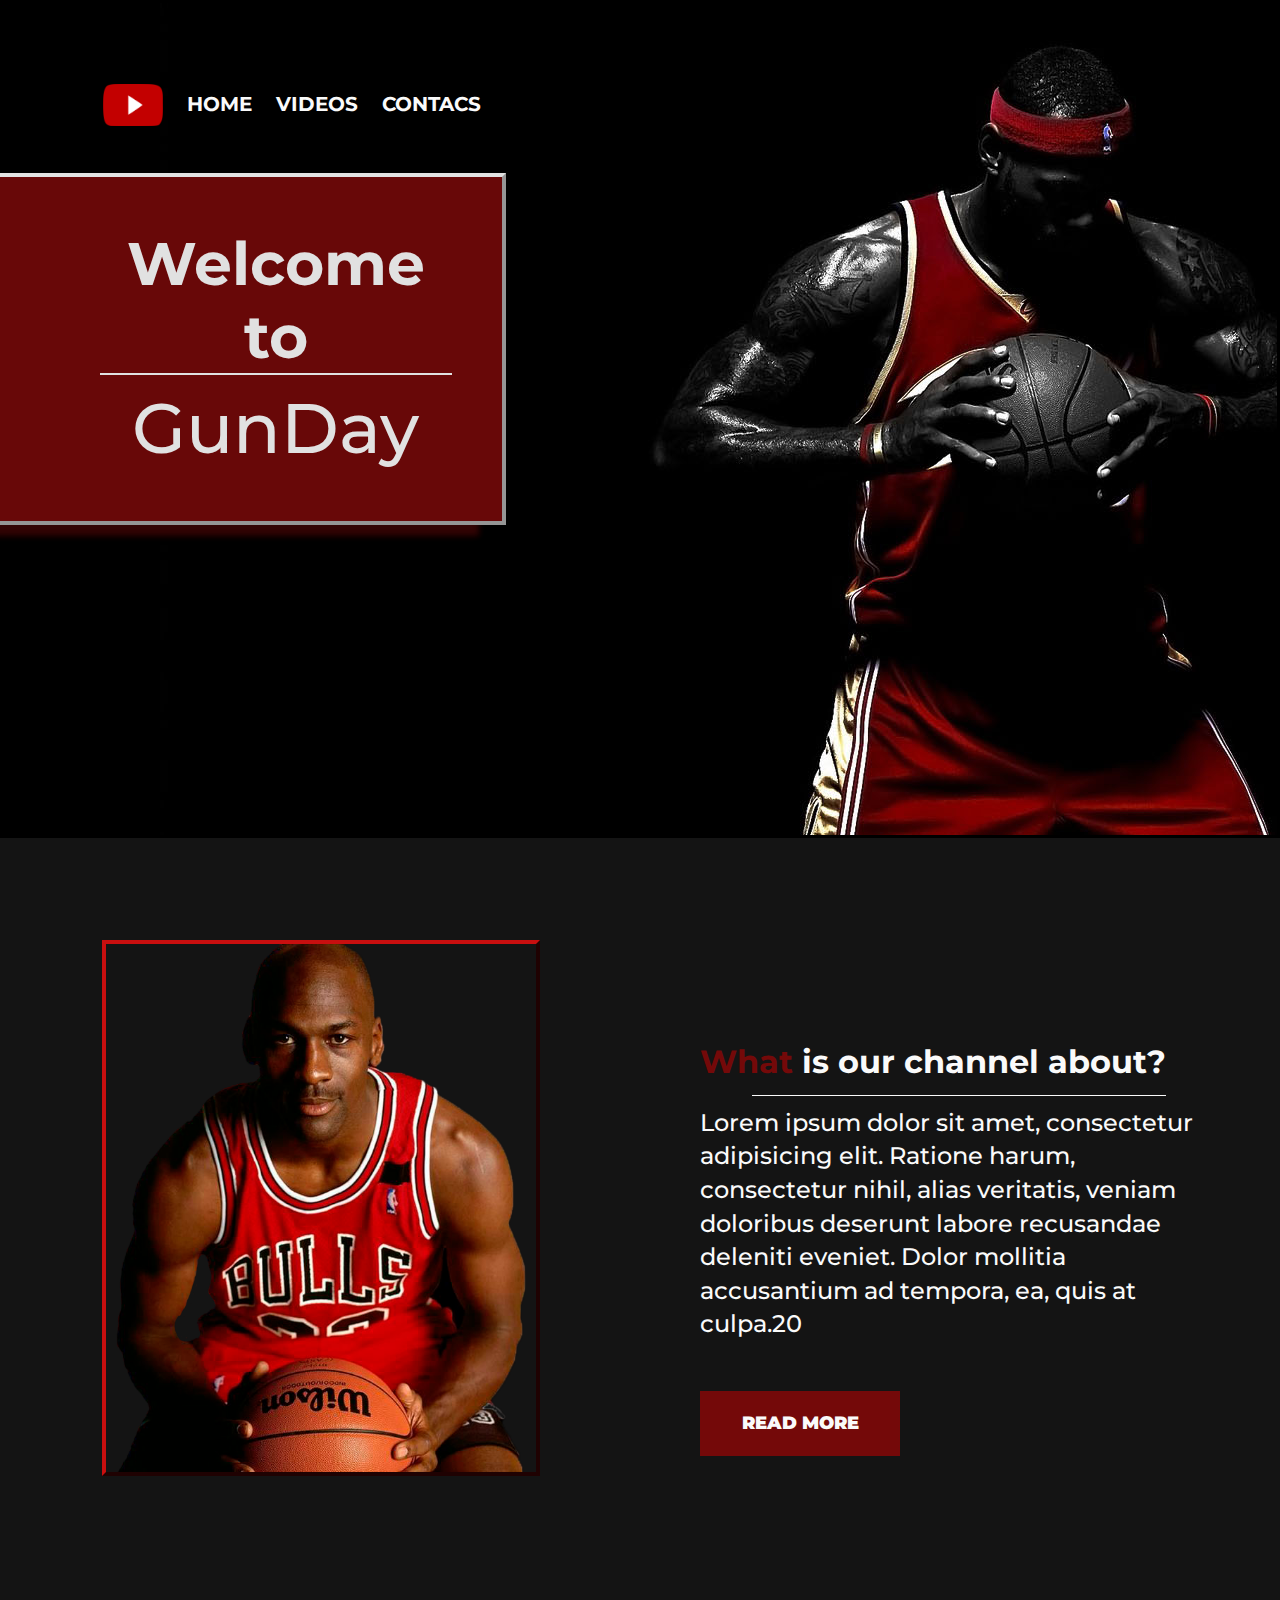
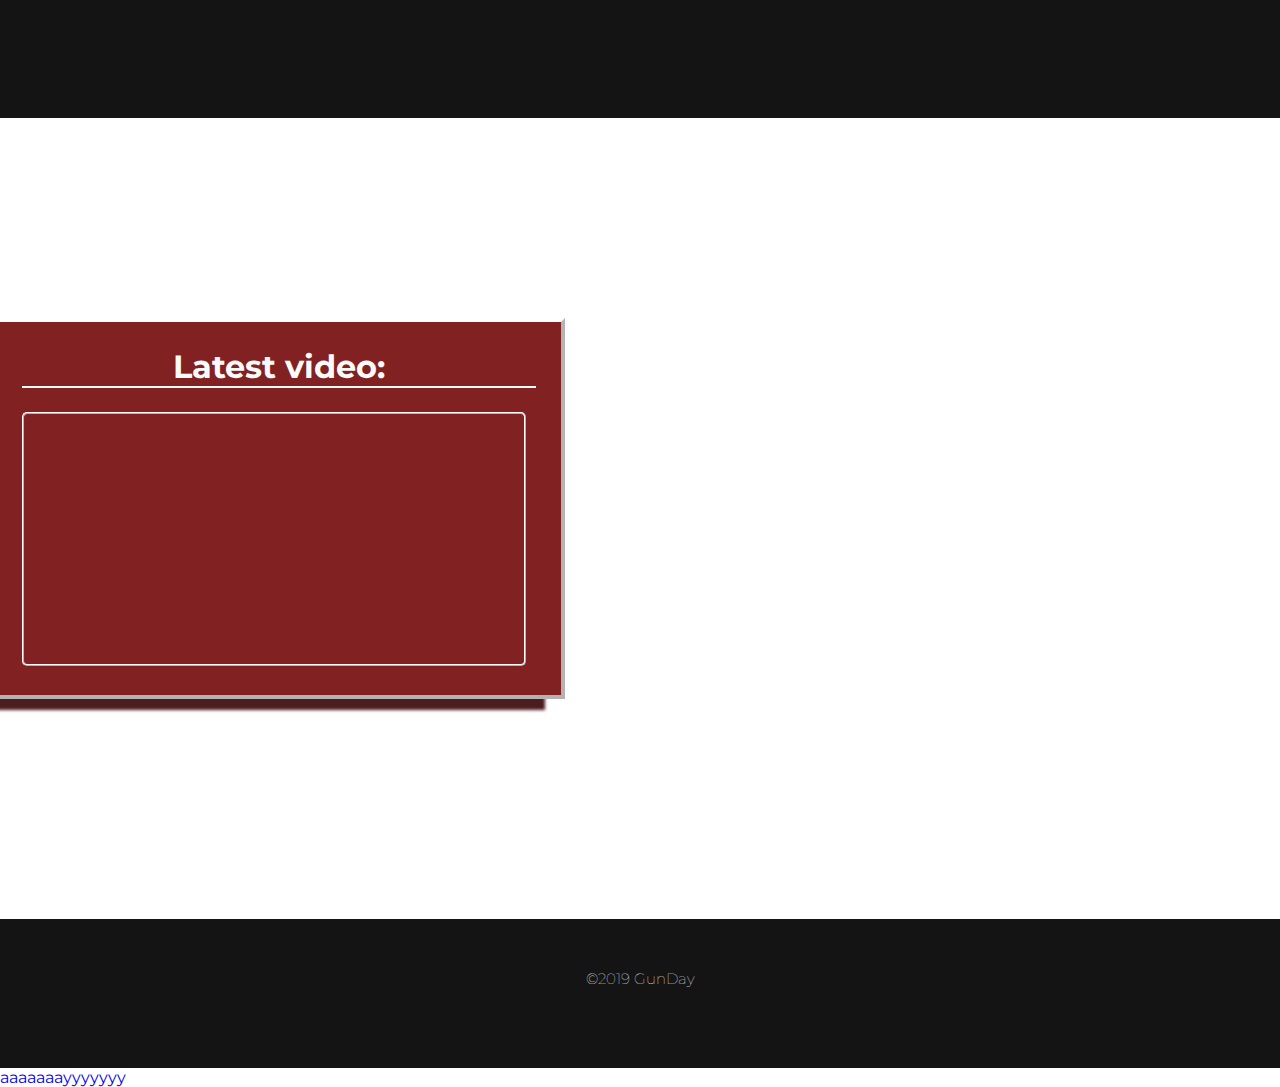
==== index.html @ d263c413 "begin" ====
<!DOCTYPE html>
<html lang="en">
<head>
    <meta charset="UTF-8">
    <title>Document</title>
    <script type="text/javascript" src="jquery-3.3.1.min.js"></script>
    <script type="text/javascript" src="js/script.js"></script>
    <link rel="icon" href="../img/gd-1.png">
    <link rel="stylesheet" href="css/style.css">
    <link href="https://fonts.googleapis.com/css?family=Exo" rel="stylesheet">
    <link href="https://fonts.googleapis.com/css?family=Roboto:300,400,500,900" rel="stylesheet">
    <link href="https://fonts.googleapis.com/css?family=Allerta+Stencil" rel="stylesheet">
    <link href="https://fonts.googleapis.com/css?family=Montserrat" rel="stylesheet">
</head>
<body>

<header id="hed-1">    

     <div class="flex-cont">

        <div class="menu">
            <nav>
                <ul>
                   <li><a href="https://www.youtube.com/channel/UCldpWrHDqlyCDk5fyk1y4dg"><img src="../img/youtube.png" alt=""></a></li>
                    <li><a href="#">Home</a></li>
                    <li><a href="index.html">Videos</a></li>
                   <!--<li><a href="#">Home</a></li>
                     <li><a href="#">team</a></li>-->
                    <li><a href="contact.html">Contacs</a></li>
                </ul>
            </nav>
        </div>
    </div>
    <div class="shit"> 
        <div class="cap">
            <div class="caption">
                    <p>Welcome to</p> 
                <div class="line"></div>
                <div class="caption-1">
                    <h2>GunDay</h2>
            </div>
            </div>
        </div>
    </div>
 </header>
  <section id="title-1">
        <div class="wall">
           <div class="ph">
               <img src="../img/mj1.png" alt="">
           </div>
           
            <div class="zag">
                <h1><span class="sp">What</span> is our channel about?</h1>
            <div class="line1"></div>
                    <h2>Lorem ipsum dolor sit amet, consectetur adipisicing elit. Ratione harum, consectetur nihil, alias veritatis, veniam doloribus deserunt labore recusandae deleniti eveniet. Dolor mollitia accusantium ad tempora, ea, quis at culpa.20
                    </h2>
                    
                    <a href="#"><div class="button">Read More</div></a>
            </div>
        </div>    
  </section>
  <section id="title-2">
       <div class="lv">
            <div class="lv-1">
               <h>Latest video:</h>
               <div class="line"></div>
                <br>
                <iframe src="https://www.youtube.com/embed/mEygj-e0ac4" frameborder="0" allow="accelerometer; autoplay; encrypted-media; gyroscope; picture-in-picture" allowfullscreen></iframe>
            </div>
       </div>

  </section>
  <footer>
      <h>©2019 GunDay</h>
  </footer>
  
    
</body>
</html>
---- css/style.css ----
body{
    
   /* background:#6f6c6c;
  background-size: 100%;
    
    background-repeat: no-repeat;
    background-color: #ccc;*/
    /*font-family: 'Exo', sans-serif;
    font-family: 'Roboto', sans-serif
    font-family: 'Montserrat', sans-serif;;
    color: #fafafa;*/
    /*margin-top: -10px;
    margin-left: -10px;
    margin-right: -10px;*/
    font-family: 'Montserrat', sans-serif;
 }

* {
    padding: 0;
    margin: 0;
}

div{
    box-sizing: border-box;

}

#hed-1{
    background: url(../img/bas5-1.jpg)no-repeat center / cover;
    background-attachment: fixed;
    border: 3px solid black;

}


.flex-cont{
    display: flex;
    justify-content: center;
    flex-direction: row;
    margin: 0 auto;
}


.menu{
    flex-basis: 100%;
    height: 50px;
    background: ;
    /*opacity: 0.9;
    border: 2px solid white;*/
    margin-top: 80px;
    position: relative;

}

.menu ul{
    margin-top: 9px;    
    float: left;
    margin-left: 160px;
    margin-right: 50px;
    
    
}

.menu li{
    display: inline-block;
    text-align: center;
    
}

.menu img{
    position: absolute;
    margin-top: -8px;
    width: 60px;
    height: auto;
    left: 100px;
}

.menu a{
    transition: 0.4s all;
    font-weight: 700;
    color: #fafafa;
    font-size: 20px;
    padding-right: 20px;
    margin: 0 auto;
    text-transform: uppercase;
}

.menu a:hover{
    color: #740909;
}

a{
    text-decoration: none;
}

.shit{
    display: flex;
    justify-content: flex-start;
    flex-direction: row;
}

.cap{
    box-shadow: -27px 11px 6px 0px #380505;
    text-align: center;
    margin-bottom: 310px;
    background: #740909;
    flex-basis: 40%;
    margin-top: 40px;
    border: 4px outset #fafafa;;
    margin-left: -7px;
    opacity: 0.9;
}

.caption{
    padding: 50px;
    padding-left: 100px;
}

.caption p{
    font-size: 60px;
    color: #fafafa;
    font-weight: 700;
    
}

.line{
    height: 2px;
    width: 100%;
    background: #fafafa;
}

.caption-1 h2{
    text-align: center;
    font-size: 70px;
    color: #fafafa;
    font-weight: 500;
    margin-top: 10px;

}


#title-1{
    background: #141414;
    padding-bottom: 200px;
    /*border: 2px solid white;*/
    border: 1px solid #141414;
    
}
@media screen and (min-width: 800px){
    .wall{
        display: flex;
        justify-content: center;
        flex-direction: row;
        background: #141414;
        border: 1px solid #141414;
    }
}


.zag{
    font-weight: 500;
    flex-basis: 50%;
    /*border: 1px solid red;*/
    color: #fafafa;
    padding: 200px 60px 60px 60px ;
    line-height: 1.4;

}

.zag h1{
    font-size: 32px;
    font-weight: 700;
    margin-bottom: 10px;
}

.zag h2{
    margin-top: 10px;
    font-size: 24px;
    font-weight: 500;
}

.sp{
    color: #740909;
}

.button{
    text-transform: uppercase;
    background: #740909;
    width: 200px;
    height: auto;
    margin-top: 50px;
    padding: 20px;
    text-align: center;
    font-size: 18px;
    color: #fafafa;
    font-weight: 900; 
    transition: 0.6s all;
}


.button:hover{
    background: #fafafa;
    color: #141414;
   
}



.line1{
    background: #740909;
    height: 2px;
    width: 100%;
}



.ph{
    margin: 0 auto;
    flex-basis: 30%;
    background: #141414;
    
    /*outline: 4px outset #740909; /* Пунктирная рамка */
    /*outline-offset: -2px;  Выводим рамку внутри элемента */
    margin-top: 100px;

}

.ph img{
    width: 410px;
    height: auto;
    border: 4px outset #740909;
    padding: 0px 10px 0px 10px;
}

#title-2{
    background: url(../img/mg-2.png)no-repeat center / cover;
    background-attachment: fixed;
    padding-bottom: 220px;
}
@media screen and (min-width: 1000px){
    .lv{
        display: flex;
        justify-content: flex-start;
        flex-direction: row;
    }
}

.lv-1{
    border: 4px outset #ffffff;
    background: #740909;
    /*flex-basis: 40%;*/
    margin-top: 200px;
    text-align: center;
    padding: 25px;
    box-shadow: -20px 11px 3px 0px #380505;
    margin-left: -7px;
    opacity: 0.9;
}


.lv-1 h{
    
    color: #fafafa;
    font-weight: 700;
    font-size: 32px;
}

.lv-1 iframe{
    border: 2px ridge #ffffff;
    border-radius: 5px;
    width: 500px;
    height: 250px;
    margin-top: 5px;
    margin-right: 10px;
}


footer{
    display: flex;
    justify-content: center;
    flex-direction: row;
    padding-bottom: 80px;
    background: #141414;
}

footer h{
    margin-top: 50px;
    font-size: 15px;
    font-weight: 100;
    color: #fafafa; 
}

#title-3{

    margin-bottom: 100px;
    margin-top: -10px;
    margin-left: -10px;
    margin-right: -10px;
}

#hed-2{
    background: /*#1f1f1f*/ url(../img/ars.png) center / cover;
    background-attachment: fixed;
    border: 3px solid #141414;

}

@media screen and (min-width: 800px){
    .card{
        display: flex;
        justify-content: center;
        flex-direction: row;
        text-align: center;
        margin-top: 18px;
    
    }
}

h3{
    text-align: center;
    color: #fafafa;
    font-size: 30px;
    font-weight: 700;
    text-transform: uppercase;
    margin-top: 30px;
    padding-bottom: 10px;
}

.line2{
    background: #b1b1b1;
    width: 40%;
    margin: 0 auto;
    height: 4px;
}

.first{
    flex-basis: 30%;
    border: 2px ridge #b1b1b1;
    outline-offset: -10px;
    /*margin-right: 18px;*/
    
}

.first img{
    width: 100%;
    
    /*border: 1px ridge #fafafa;*/ 
}

.lol{
    padding-top: 15px;
}

.line3{
    margin: 0 auto;
    width: 20%;
    height: 4px;
    background: #c7c7c7; 
    
}

.second{
    border: 2px ridge #b1b1b1;
    flex-basis: 23%;
    background: #141414;
    
}

.second h4{
    font-weight: 700;
    padding-top: 20px;
    padding-bottom: 10px;
    font-size: 30px;
    color: #930000;
    flex-basis: 30%;     
}

.second p{
    font-weight: 500;
    padding: 18px;
    font-size: 18px;
    color: #c7c7c7;
    
}


.mes{
    display: flex;
    justify-content: center;
    flex-direction: row;
    padding-top: 170px;
    border: 1px solid #141414;
    
}

.mes img{
    
    width: 30px;
    padding: 8px;
}

.mes a{
    margin: 5px;
}

.lm{
   border: 0.1px solid #767676;
   width: 100%;
   background: #313131; 
   margin: 5px;
   transition: 0.3s;
}


.lm:hover{
    background: #740909;
}



.line1{
    
    margin: 0 auto;
    width: 80%;
    height: 1px;
    background: #fafafa;
}
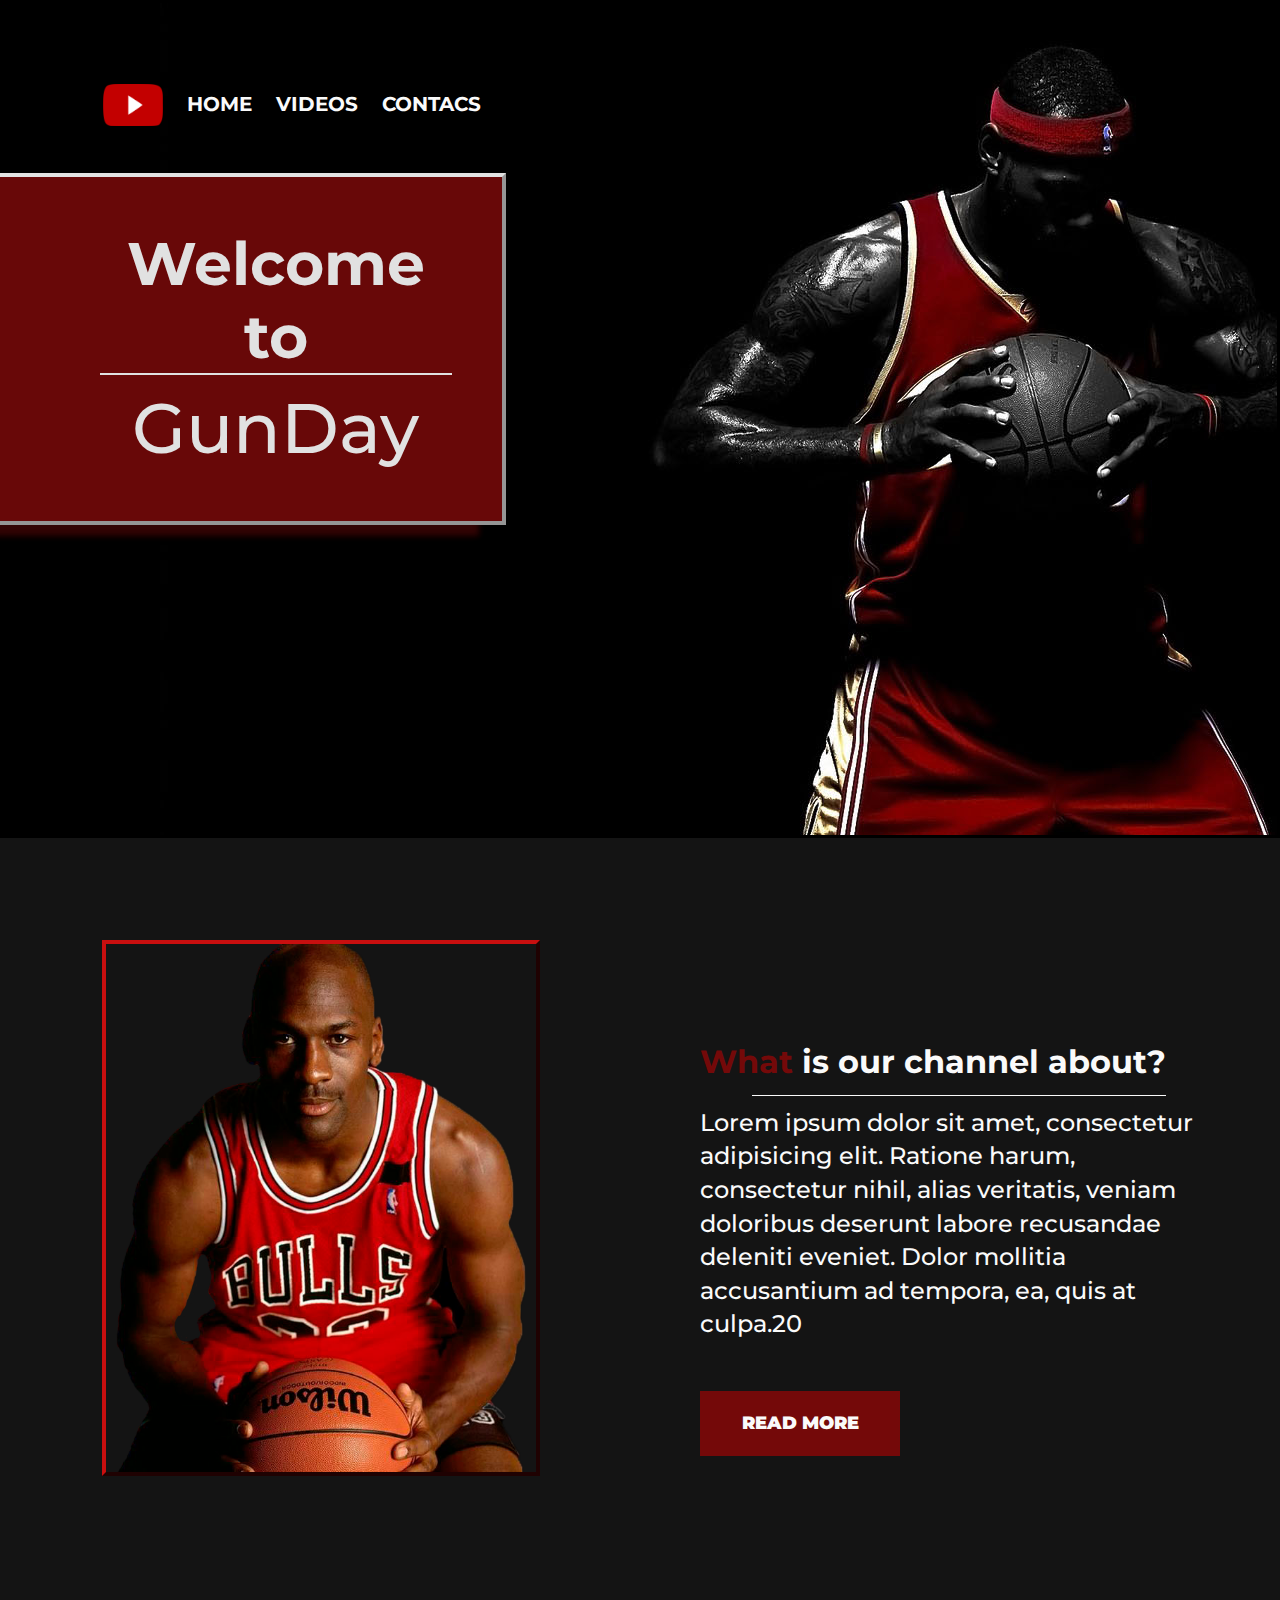
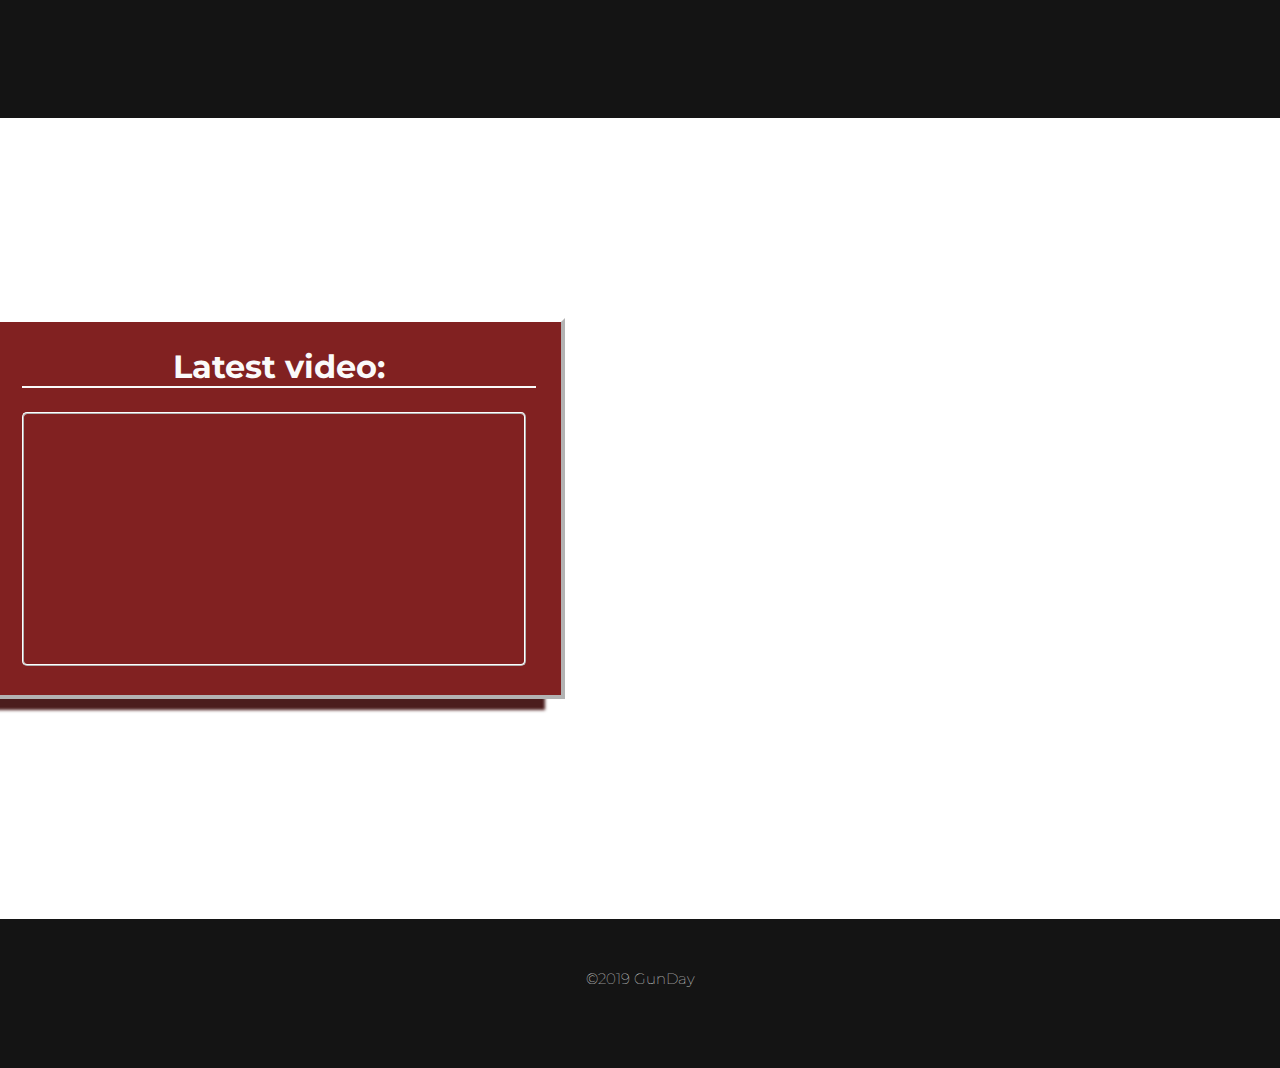
==== commit 81fc3e67: "ny" ====
--- a/index.html
+++ b/index.html
@@ -2,7 +2,7 @@
 <html lang="en">
 <head>
     <meta charset="UTF-8">
-    <title>Document</title>
+    <title>GunDay</title>
     <script type="text/javascript" src="jquery-3.3.1.min.js"></script>
     <script type="text/javascript" src="js/script.js"></script>
     <link rel="icon" href="../img/gd-1.png">
@@ -11,6 +11,7 @@
     <link href="https://fonts.googleapis.com/css?family=Roboto:300,400,500,900" rel="stylesheet">
     <link href="https://fonts.googleapis.com/css?family=Allerta+Stencil" rel="stylesheet">
     <link href="https://fonts.googleapis.com/css?family=Montserrat" rel="stylesheet">
+    <meta name="viewport" content="width=device-width, initial-scale=1, maximum-scale=1">
 </head>
 <body>
 
@@ -22,8 +23,8 @@
             <nav>
                 <ul>
                    <li><a href="https://www.youtube.com/channel/UCldpWrHDqlyCDk5fyk1y4dg"><img src="../img/youtube.png" alt=""></a></li>
-                    <li><a href="#">Home</a></li>
-                    <li><a href="index.html">Videos</a></li>
+                    <li><a href="index.html">Home</a></li>
+                    <li><a href="videos.html">Videos</a></li>
                    <!--<li><a href="#">Home</a></li>
                      <li><a href="#">team</a></li>-->
                     <li><a href="contact.html">Contacs</a></li>
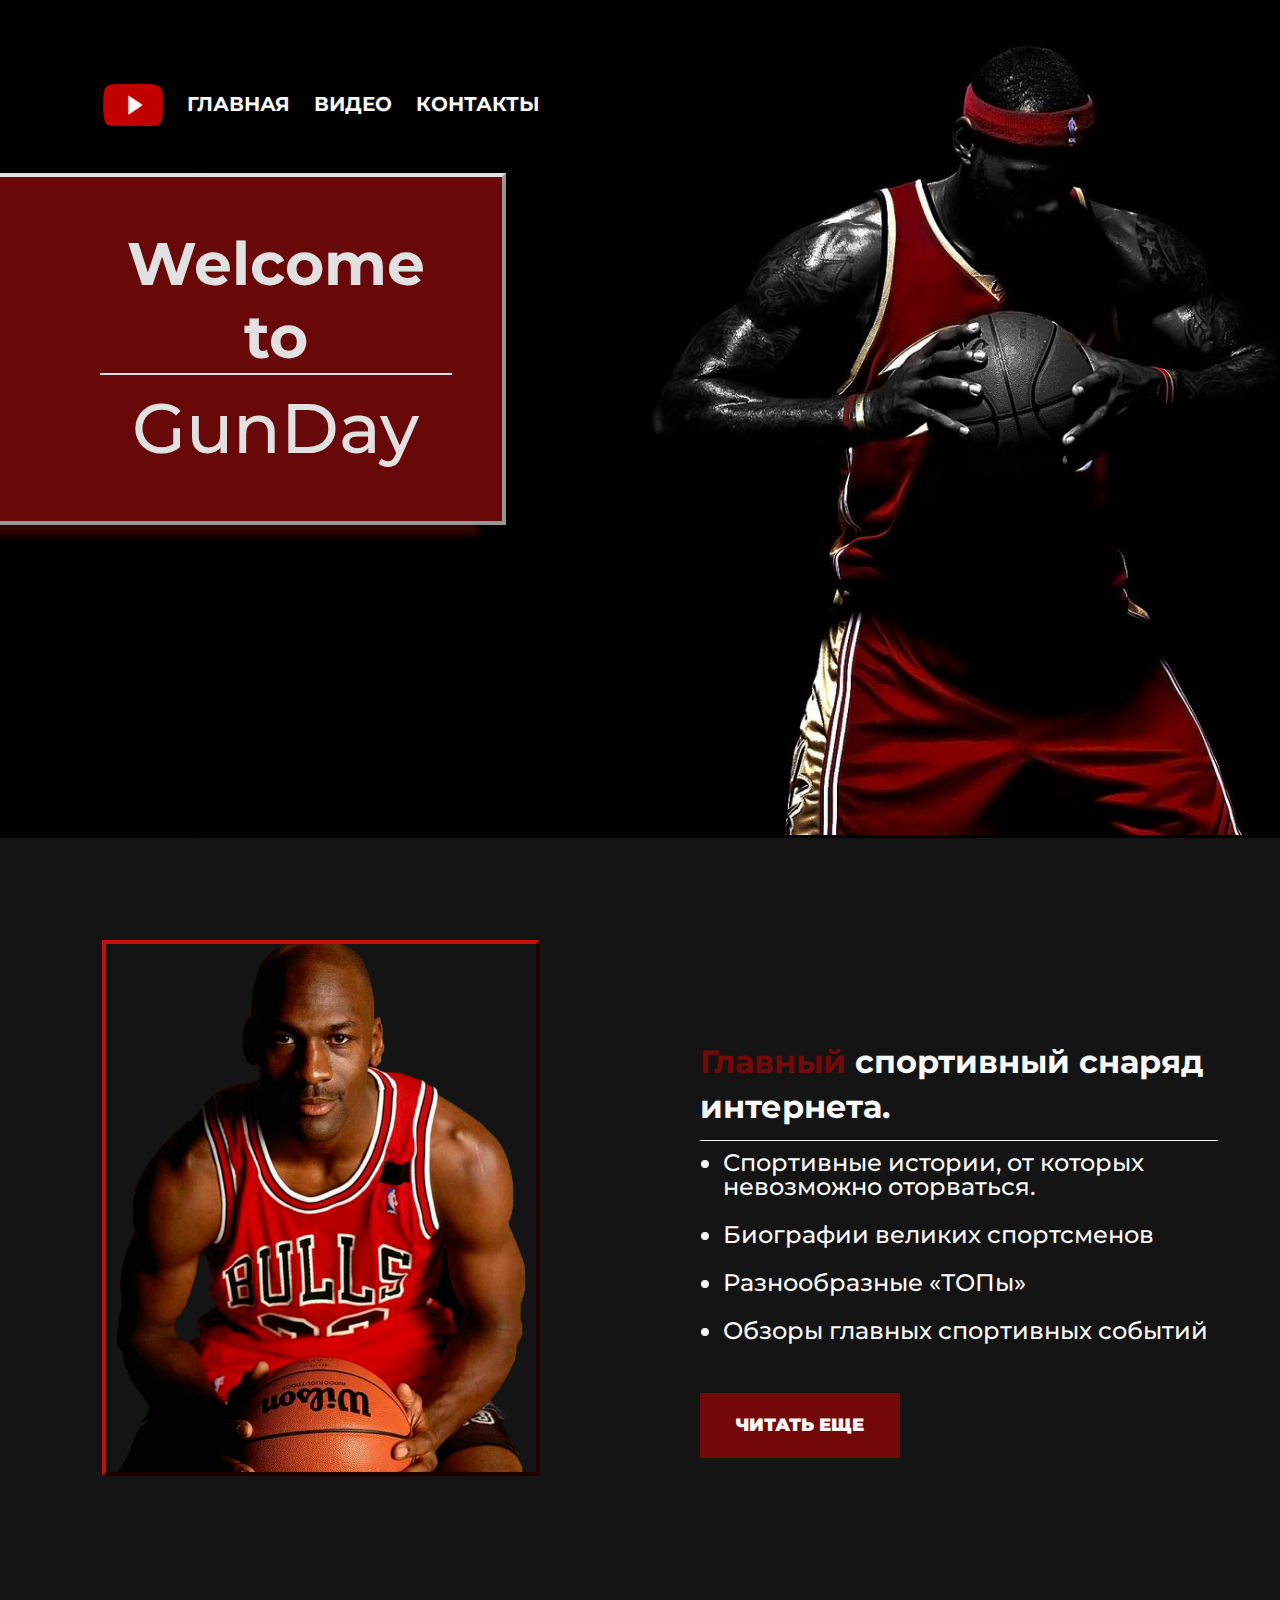
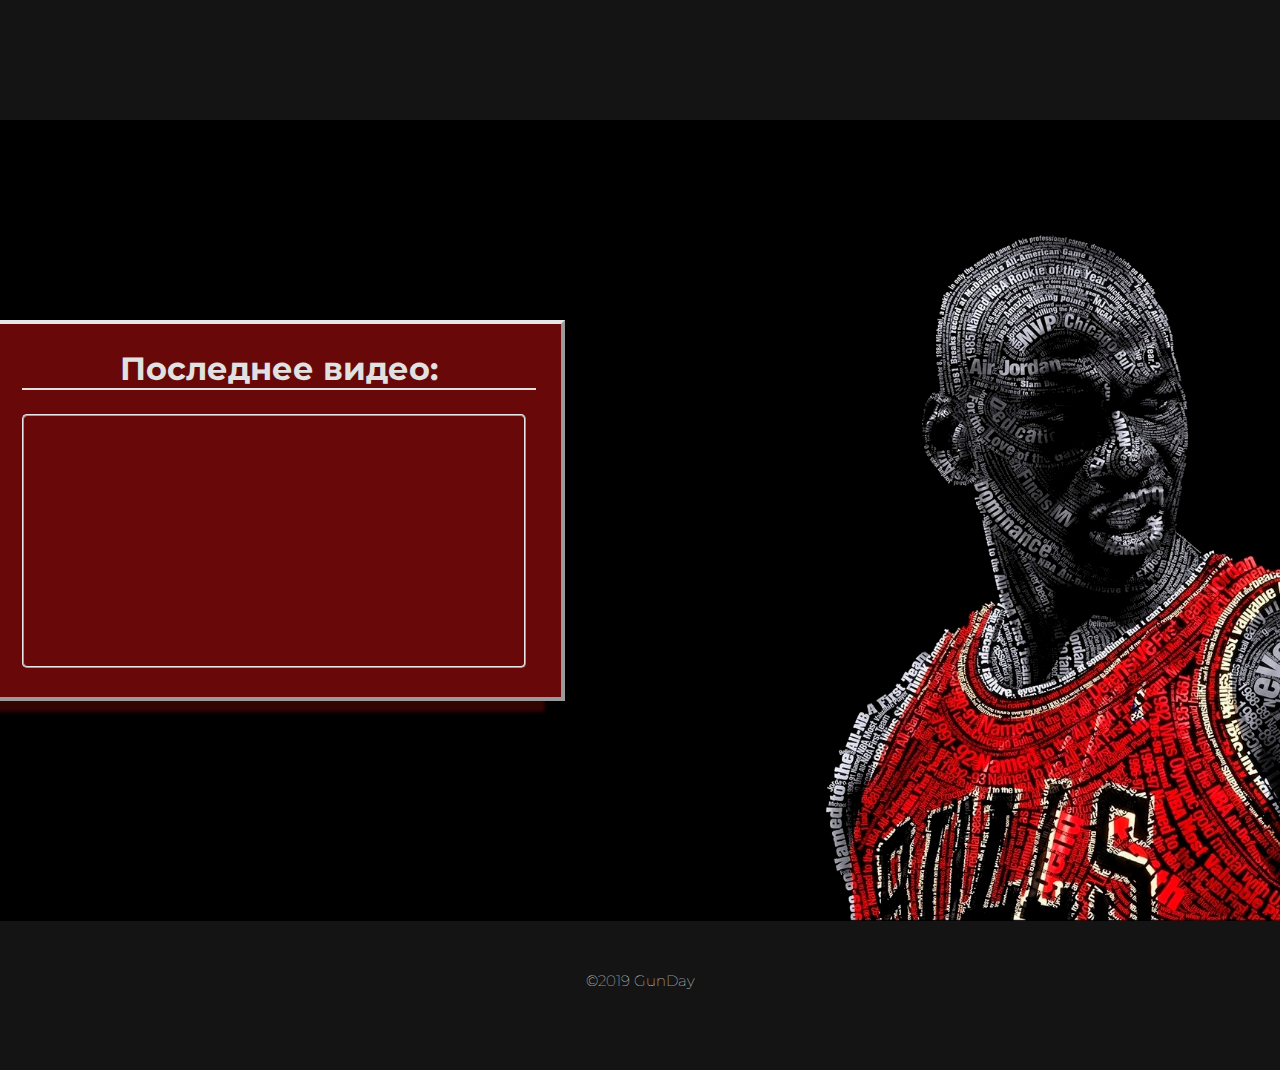
==== commit bebc908e: "en" ====
--- a/index.html
+++ b/index.html
@@ -3,31 +3,48 @@
 <head>
     <meta charset="UTF-8">
     <title>GunDay</title>
+    
     <script type="text/javascript" src="jquery-3.3.1.min.js"></script>
     <script type="text/javascript" src="js/script.js"></script>
     <link rel="icon" href="../img/gd-1.png">
     <link rel="stylesheet" href="css/style.css">
-    <link href="https://fonts.googleapis.com/css?family=Exo" rel="stylesheet">
-    <link href="https://fonts.googleapis.com/css?family=Roboto:300,400,500,900" rel="stylesheet">
-    <link href="https://fonts.googleapis.com/css?family=Allerta+Stencil" rel="stylesheet">
     <link href="https://fonts.googleapis.com/css?family=Montserrat" rel="stylesheet">
     <meta name="viewport" content="width=device-width, initial-scale=1, maximum-scale=1">
+	
+        <!-- Yandex.Metrika counter -->
+        <script type="text/javascript" >
+       (function(m,e,t,r,i,k,a){m[i]=m[i]||function(){(m[i].a=m[i].a||[]).push(arguments)};
+       m[i].l=1*new Date();k=e.createElement(t),a=e.getElementsByTagName(t)[0],k.async=1,k.src=r,a.parentNode.insertBefore(k,a)})
+       (window, document, "script", "https://mc.yandex.ru/metrika/tag.js", "ym");
+
+       ym(51805226, "init", {
+            id:51805226,
+            clickmap:true,
+            trackLinks:true,
+            accurateTrackBounce:true,
+            webvisor:true
+       });
+    </script>
+    <noscript><div><img src="https://mc.yandex.ru/watch/51805226" style="position:absolute; left:-9999px;" alt="" /></div></noscript>
+    <!-- /Yandex.Metrika counter -->
+	
+	
 </head>
 <body>
 
+
+<div id="hel"></div>
 <header id="hed-1">    
-
      <div class="flex-cont">
-
         <div class="menu">
             <nav>
                 <ul>
-                   <li><a href="https://www.youtube.com/channel/UCldpWrHDqlyCDk5fyk1y4dg"><img src="../img/youtube.png" alt=""></a></li>
-                    <li><a href="index.html">Home</a></li>
-                    <li><a href="videos.html">Videos</a></li>
+                   <li><a href="https://www.youtube.com/channel/UCldpWrHDqlyCDk5fyk1y4dg" onclick="return !window.open(this.href)"><img src="../img/youtube.png" alt=""></a></li>
+                    <li><a href="index.html">Главная</a></li>
+                    <li><a href="videos.html">Видео</a></li>
                    <!--<li><a href="#">Home</a></li>
                      <li><a href="#">team</a></li>-->
-                    <li><a href="contact.html">Contacs</a></li>
+                    <li><a href="contact.html">Контакты</a></li>
                 </ul>
             </nav>
         </div>
@@ -51,22 +68,27 @@
            </div>
            
             <div class="zag">
-                <h1><span class="sp">What</span> is our channel about?</h1>
+                <h1><span class="sp">Главный</span>  спортивный снаряд интернета.</h1>
             <div class="line1"></div>
-                    <h2>Lorem ipsum dolor sit amet, consectetur adipisicing elit. Ratione harum, consectetur nihil, alias veritatis, veniam doloribus deserunt labore recusandae deleniti eveniet. Dolor mollitia accusantium ad tempora, ea, quis at culpa.20
-                    </h2>
+            <ul type="disc">
+                <h2><li>Спортивные истории, от которых невозможно оторваться. </li>
+                <br><li>Биографии великих спортсменов</li>
+                <br><li>Разнообразные «ТОПы»</li>
+                <br><li>Обзоры главных спортивных событий</li>
+                </h2>
+            </ul>
                     
-                    <a href="#"><div class="button">Read More</div></a>
+                    <a href="contact.html"><div class="button">Читать еще</div></a>
             </div>
         </div>    
   </section>
   <section id="title-2">
        <div class="lv">
             <div class="lv-1">
-               <h>Latest video:</h>
+               <h>Последнее видео:</h>
                <div class="line"></div>
                 <br>
-                <iframe src="https://www.youtube.com/embed/mEygj-e0ac4" frameborder="0" allow="accelerometer; autoplay; encrypted-media; gyroscope; picture-in-picture" allowfullscreen></iframe>
+                <iframe src="https://www.youtube.com/embed/xagiTp9ljew" frameborder="0" allow="accelerometer; autoplay; encrypted-media; gyroscope; picture-in-picture" allowfullscreen></iframe>
             </div>
        </div>
 
--- a/css/style.css
+++ b/css/style.css
@@ -1,17 +1,4 @@
 body{
-    
-   /* background:#6f6c6c;
-  background-size: 100%;
-    
-    background-repeat: no-repeat;
-    background-color: #ccc;*/
-    /*font-family: 'Exo', sans-serif;
-    font-family: 'Roboto', sans-serif
-    font-family: 'Montserrat', sans-serif;;
-    color: #fafafa;*/
-    /*margin-top: -10px;
-    margin-left: -10px;
-    margin-right: -10px;*/
     font-family: 'Montserrat', sans-serif;
  }
 
@@ -24,6 +11,8 @@
     box-sizing: border-box;
 
 }
+
+/*---------HOME----------*/
 
 #hed-1{
     background: url(../img/bas5-1.jpg)no-repeat center / cover;
@@ -44,7 +33,7 @@
 .menu{
     flex-basis: 100%;
     height: 50px;
-    background: ;
+    
     /*opacity: 0.9;
     border: 2px solid white;*/
     margin-top: 80px;
@@ -146,7 +135,7 @@
     border: 1px solid #141414;
     
 }
-@media screen and (min-width: 800px){
+@media screen and (min-width: 1000px){
     .wall{
         display: flex;
         justify-content: center;
@@ -171,12 +160,15 @@
     font-size: 32px;
     font-weight: 700;
     margin-bottom: 10px;
+    /*text-align: center;*/
 }
 
 .zag h2{
     margin-top: 10px;
     font-size: 24px;
     font-weight: 500;
+    line-height: 1;
+    margin-left: 23px;
 }
 
 .sp{
@@ -206,10 +198,11 @@
 
 
 
-.line1{
-    background: #740909;
-    height: 2px;
+.line1 {
+    margin: 0 auto;
     width: 100%;
+    height: 1px;
+    background: #fafafa;
 }
 
 
@@ -237,6 +230,25 @@
     background-attachment: fixed;
     padding-bottom: 220px;
 }
+
+@media screen  and (max-width: 1300px){
+    #title-2{
+    background: url(../img/mg-2.png)no-repeat center / cover;
+    background-attachment: none;
+    padding-bottom: 220px; 
+    }   
+    
+    
+    #hed-1{
+    background: url(../img/bas5-1.jpg)no-repeat center / cover;
+    background-attachment: ;
+    border: 3px solid black;
+
+}
+    
+}
+
+
 @media screen and (min-width: 1000px){
     .lv{
         display: flex;
@@ -275,44 +287,34 @@
 }
 
 
-footer{
-    display: flex;
-    justify-content: center;
-    flex-direction: row;
-    padding-bottom: 80px;
-    background: #141414;
-}
-
-footer h{
-    margin-top: 50px;
-    font-size: 15px;
-    font-weight: 100;
-    color: #fafafa; 
-}
+
+/*-----------CONTACS-------------*/
+
+
+
 
 #title-3{
 
     margin-bottom: 100px;
     margin-top: -10px;
-    margin-left: -10px;
-    margin-right: -10px;
 }
 
 #hed-2{
-    background: /*#1f1f1f*/ url(../img/ars.png) center / cover;
+    background: /*#1f1f1f*/ url(../img/ars.png) center no-repeat / cover;
     background-attachment: fixed;
-    border: 3px solid #141414;
-
-}
-
-@media screen and (min-width: 800px){
+    border: 0;
+
+}
+
+
+@media screen and (min-width: 850px){
     .card{
         display: flex;
         justify-content: center;
         flex-direction: row;
         text-align: center;
         margin-top: 18px;
-    
+      
     }
 }
 
@@ -327,7 +329,7 @@
 }
 
 .line2{
-    background: #b1b1b1;
+    background: #fafafa;
     width: 40%;
     margin: 0 auto;
     height: 4px;
@@ -335,14 +337,17 @@
 
 .first{
     flex-basis: 30%;
-    border: 2px ridge #b1b1b1;
-    outline-offset: -10px;
+   /*border: 2px ridge #b1b1b1;*/
+    outline: 2px ridge #b1b1b1;
+    outline-offset: -2.9px;
     /*margin-right: 18px;*/
     
 }
 
 .first img{
     width: 100%;
+    overflow: hidden;
+    height: 100%;
     
     /*border: 1px ridge #fafafa;*/ 
 }
@@ -355,7 +360,7 @@
     margin: 0 auto;
     width: 20%;
     height: 4px;
-    background: #c7c7c7; 
+    background: #fafafa; 
     
 }
 
@@ -363,7 +368,7 @@
     border: 2px ridge #b1b1b1;
     flex-basis: 23%;
     background: #141414;
-    
+   
 }
 
 .second h4{
@@ -371,7 +376,7 @@
     padding-top: 20px;
     padding-bottom: 10px;
     font-size: 30px;
-    color: #930000;
+    color: #740909;
     flex-basis: 30%;     
 }
 
@@ -388,15 +393,17 @@
     display: flex;
     justify-content: center;
     flex-direction: row;
-    padding-top: 170px;
+    padding-top: 160px;
     border: 1px solid #141414;
+
+
     
 }
 
 .mes img{
-    
     width: 30px;
     padding: 8px;
+    
 }
 
 .mes a{
@@ -409,6 +416,7 @@
    background: #313131; 
    margin: 5px;
    transition: 0.3s;
+   
 }
 
 
@@ -418,10 +426,478 @@
 
 
 
-.line1{
-    
+
+
+/*------VIDEOS-------*/
+
+
+
+#hed-3{
+    background: #1d1d1d /*url(../img/mj-1.png)no-repeat center / cover*/;
+    background-attachment: fixed;
+}
+
+.l-4{
+    margin-top: 10px;
+}
+
+.line4{
+    background: #fafafa;
+    height: 1px;
+    width: 100%;
     margin: 0 auto;
-    width: 80%;
-    height: 1px;
-    background: #fafafa;
-}+}
+
+.flex-cont-2{
+    display: flex;
+    justify-content: flex-start;
+    flex-direction: row;
+}
+
+.cgr{
+    background: #740909;
+    padding: 7px;
+    border-radius: 10px;
+    transition: 0.4s;
+}
+
+.cgr:hover{
+    background: #ededed;
+
+}
+
+.group{
+    margin-top: 30px;
+    flex-basis: 100%;
+    margin-left: 100px;
+}
+
+.group ul{
+    
+}
+
+.group li{
+    display: inline-block;
+    margin-right: 10px;
+}
+
+.group a{
+    color: #fafafa;
+    transition: 0.1s;
+    font-weight: 400;
+}
+
+.group a:hover{
+    color: #740909;
+}
+
+#title-4{
+    margin-top: 50px;
+    text-align: center;
+    margin-bottom: 50px;
+}
+
+
+.all-video{
+    display: flex;
+    justify-content: center;
+    flex-direction: row;
+    flex-wrap: wrap;
+        
+}
+
+
+.video {
+    flex-basis: 10%;
+    margin-right: 20px;
+    margin-top: 20px;
+}
+
+
+footer{
+    flex-basis: 100%;
+    display: flex;
+    justify-content: center;
+    flex-direction: row;
+    padding-bottom: 80px;
+    background: #141414;
+}
+
+footer h{
+    margin-top: 50px;
+    font-size: 15px;
+    font-weight: 100;
+    color: #fafafa; 
+}
+
+
+
+
+/*---------MEDIA ЗАПРОСЫ-----------*/
+
+
+
+@media screen  and (max-width: 1090px){
+    .second{
+        flex-basis: 33%;
+    }
+}
+
+@media screen  and (max-width: 1050px){
+    
+    .mes{
+        padding-top: 80px;
+    }
+}
+
+@media screen  and (max-width: 1000px){
+    
+    #title-1 {
+        padding-bottom: 50px;
+    }
+    
+    .menu img{
+        margin-top: -4px;
+        width: 46px;
+        left: 25px;   
+    
+    }
+    
+    .menu ul{
+        margin-left: 60px;
+    }
+    
+    .ph{
+        text-align: center;
+        margin-bottom: -140px;
+    }
+    .cap{
+        /*box-shadow: -27px 11px 6px 0px #380505;*/
+        text-align: center;
+        margin-bottom: 60px;
+        background: #740909;
+        flex-basis: 44%;
+        margin-top: 60px;
+        border: 4px outset #fafafa;
+        margin-left: 0px;
+        opacity: 0.9;
+    }
+    .caption{
+        padding-left: 40px;
+    }
+    .caption p{
+        font-size: 50px;
+    }
+    .caption-1 h2{
+        font-size: 60px;
+        margin-top: 10px;
+    }
+    
+    .zag h2{
+        padding-top: 15px;
+    }
+    
+    #title-2{
+        background: black;
+        padding-top: 50px;
+        padding-bottom: 50px;
+    }
+    
+    .first{
+        flex-basis: 35%;
+
+    }
+    
+    .mes{
+        padding: 0px;
+    }
+    
+    .lv-1{
+        margin-top: 0px;
+    }
+}
+
+@media screen  and (max-width: 750px){
+    
+    #hed-1{
+        background: black;
+    }
+    .menu ul{
+        margin-top: 9px;    
+        margin-left: 70px;
+        margin-right: 0px;
+    
+    }
+    .menu a {
+        font-size: 18px;
+    }   
+    .menu img{
+        margin-top: -8px;
+        width: 45px;
+        left: 25px;
+    }
+    .cap{
+        /*box-shadow: -27px 11px 6px 0px #380505;*/
+        text-align: center;
+        margin-bottom: 60px;
+        background: #740909;
+        flex-basis: 100%;
+        margin-top: 60px;
+        border: 4px outset #fafafa;
+        margin-left: 0px;
+        opacity: 0.9;
+    }
+    .caption{
+        padding: 50px;
+        padding-left: 50px;
+    }
+    .caption p{
+        font-size: 40px;
+    }
+    .caption-1 h2{
+        font-size: 50px;
+        margin-top: 10px;
+    }
+    .ph{
+        text-align: center;
+        margin-bottom: -110px;
+    }
+    .ph img{
+        margin: 0 auto;
+        width: 330px;
+    }
+    .zag{
+        flex-basis: 100%;
+        padding: 150px 30px 60px 30px ; 
+        
+    }
+    .zag h2{
+        
+        font-size: 24px;
+    }
+    .lv-1 iframe{
+        width: auto;
+    }
+    .group{
+        margin-left: 50px;
+    }
+    
+}
+
+@media screen  and (max-width: 500px){
+    
+    .group{
+        margin-left: 25px;
+    }
+    .group a{
+        font-size: 14px;
+    }
+}
+
+
+
+@media screen  and (max-width: 1320px){
+    .mes{
+        padding-top: 135px;
+    }
+}
+
+@media screen  and (max-width: 1240px){
+    .mes{
+        padding-top: 120px;
+    }
+}
+
+@media screen  and (max-width: 1190px){
+    .mes{
+        padding-top: 100px;
+    }
+}
+
+@media screen  and (max-width: 1120px){
+    .mes{
+        padding-top: 85px;
+    }
+}
+
+@media screen  and (max-width: 1070px){
+    .mes{
+        padding-top: 70px;
+    }
+}
+
+@media screen  and (max-width: 1025px){
+    .mes{
+        padding-top: 60px;
+    }
+}
+
+@media screen  and (max-width: 1000px){
+    .mes{
+        
+    }
+}
+
+@media screen  and (max-width: 850px){
+    .first{
+        flex-basis: 30%;
+        outline: 0px ridge #b1b1b1;
+        outline-offset: 0px;
+    }
+    
+    .first{
+        text-align: center;
+        border: 0px;
+        margin-top: 30px;
+        
+    }
+    .first img{
+        width: 88%;
+        border: 2px ridge #b1b1b1;
+    }
+    .second{
+        margin: 0 auto;
+        text-align: center;
+        width: 89%;
+        margin-top: -5px;
+    }
+    
+        .first img{
+        border-top-left-radius: 20px;
+        border-top-right-radius: 20px;
+    }
+    
+    .second{
+        border-bottom-left-radius: 20px;
+        border-bottom-right-radius: 20px;
+    }
+}
+
+
+
+@media screen  and (max-width: 440px){
+    
+    .menu{
+        height: 100px;
+        margin-top: 20px;
+        
+
+    }
+    
+    .menu ul{
+        margin-top: 0px;    
+        float: right;
+        /*text-align: center;*/
+        margin-left: 0px;
+        margin-right: 20px;
+        line-height: 1.2;
+    
+    }
+    
+    .menu img{
+        position: absolute;
+        margin-top: 40px;
+        width: 80px;
+        height: auto;
+        left: 30px;
+    }
+    
+    .menu li{
+        padding-top: 3px;
+        
+        display: block;
+    }
+    
+    .menu a{
+        font-size: 20px;
+    }
+}
+    @media screen  and (max-width: 530px){
+    .ph img{
+        width: 250px;
+    }
+    
+    .lv-1 iframe{
+        border: 2px ridge #ffffff;
+        border-radius: 5px;
+        width: 250px;
+        height: auto;
+        margin-top: 5px;
+        margin-right: 10px;
+    }
+    
+    .flex-cont-2 {
+        justify-content: center;
+    }
+    
+    .video {
+        flex-basis: 100%;
+        margin-right: 0px;
+        margin-top: 20px;
+        margin-left: 0px;
+    }
+    
+    .l-4{
+        margin-top: 50px;
+    }
+    
+    .group{
+        margin-top: 30px;
+        flex-basis: 80%;
+        text-align: center;
+        margin-left: 0px;
+        margin-right: 0px;
+    }
+    
+    .group li{
+        display: block;
+        margin-top: 10px;
+        width: 100%;
+       text-align: center;
+    }
+    
+    .group a{
+        text-align: center;
+    }
+    
+    h3 {
+        margin-top: 60px;
+    }
+}
+
+@media screen  and (max-width: 375px){
+    .menu a{
+        font-size: 16px;
+        padding-right: 10px;
+    }
+    .menu img{
+        position: absolute;
+        margin-top: 40px;
+        width: 70px;
+        height: auto;
+        left: 30px;
+    }
+    
+    .mes img{
+        width: 20px;
+        padding: 8px;
+    }
+
+    .mes a{
+        margin: 3px;
+    }
+}
+
+/*.menu ul{
+    margin-top: 9px;    
+    float: left;
+    margin-left: 160px;
+    margin-right: 50px;
+    
+    
+}*/
+
+
+
+
+
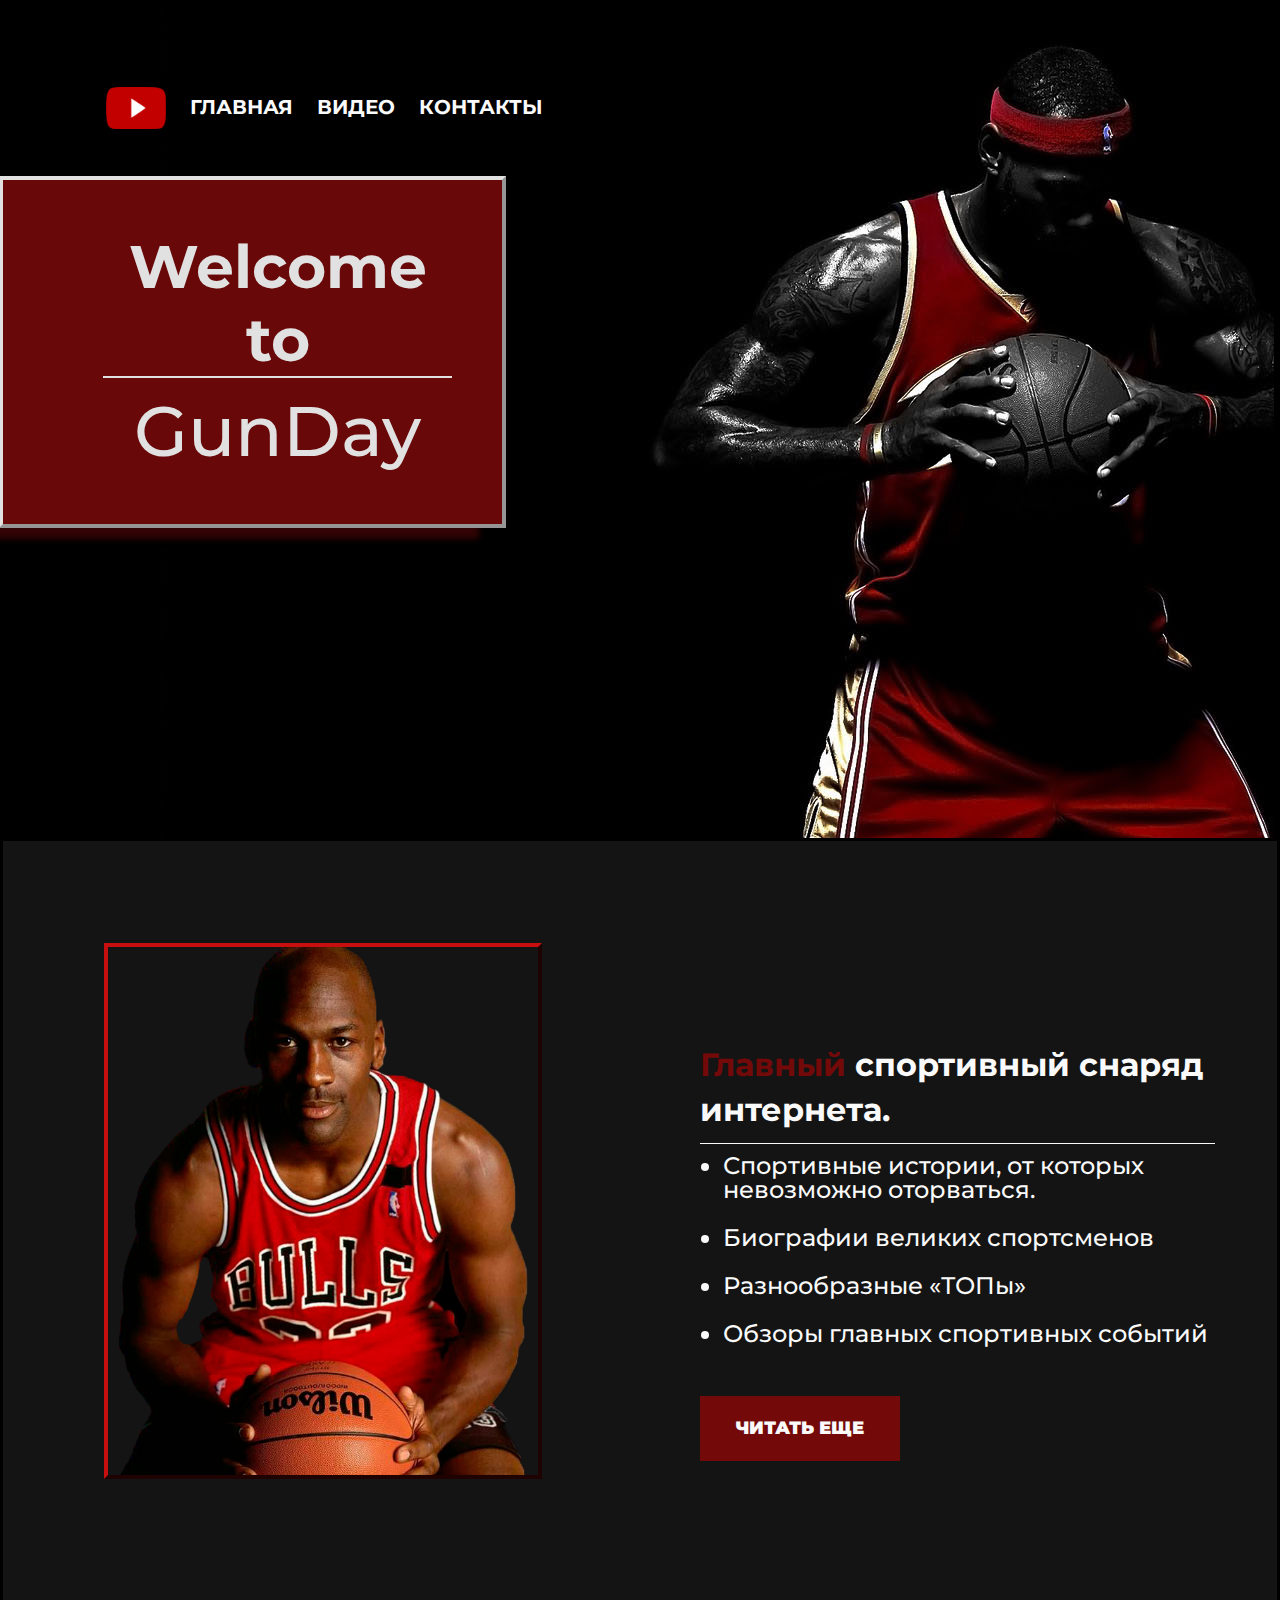
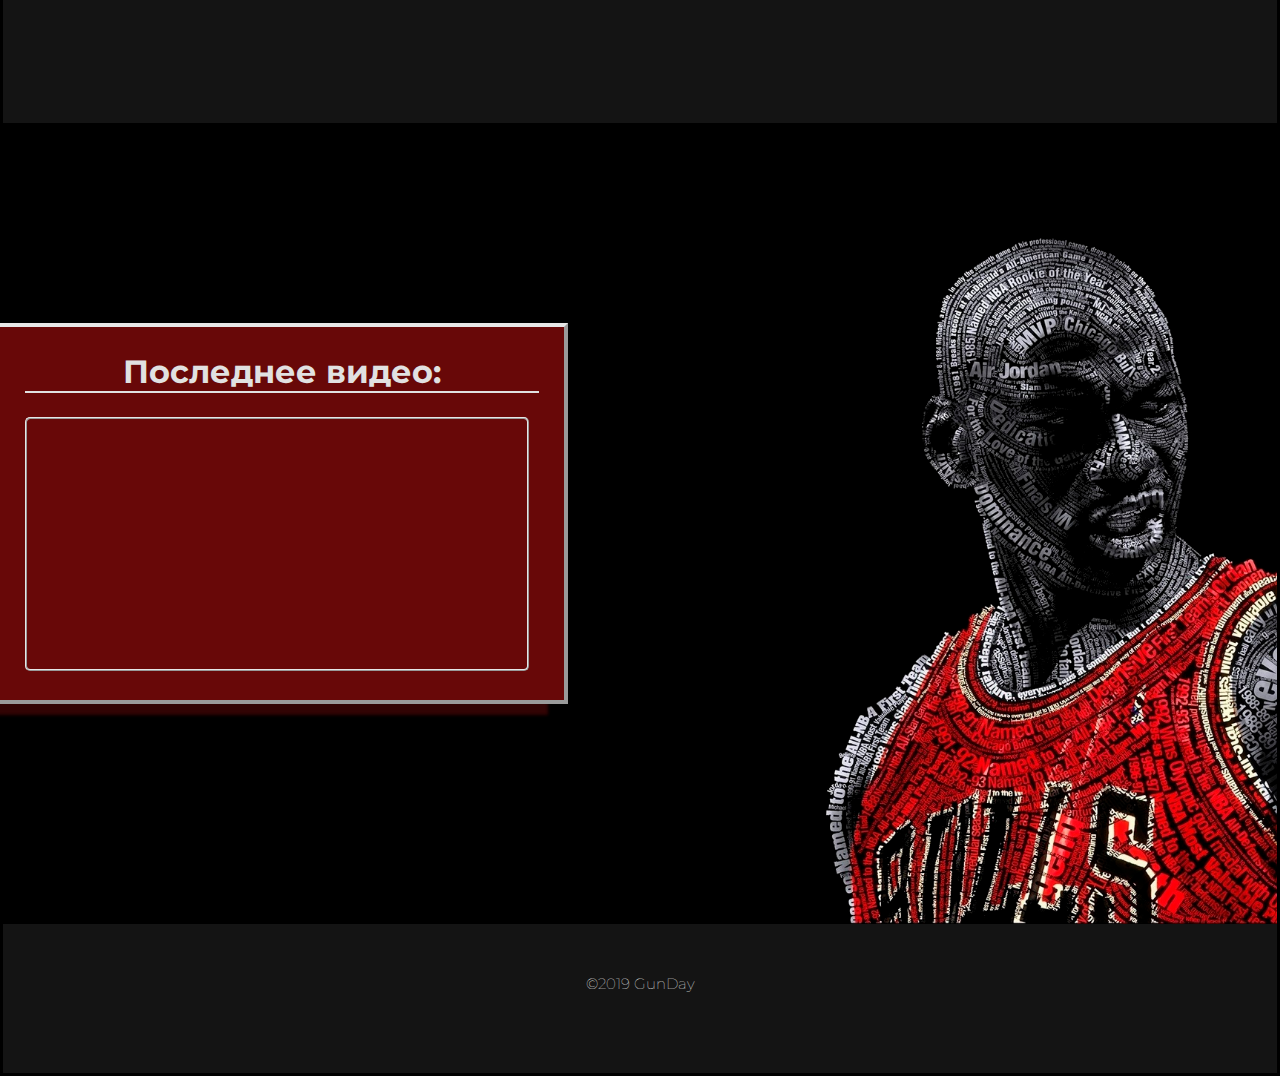
==== commit 90e4cf5c: "line" ====
--- a/index.html
+++ b/index.html
@@ -11,30 +11,11 @@
     <link href="https://fonts.googleapis.com/css?family=Montserrat" rel="stylesheet">
     <meta name="viewport" content="width=device-width, initial-scale=1, maximum-scale=1">
 	
-        <!-- Yandex.Metrika counter -->
-        <script type="text/javascript" >
-       (function(m,e,t,r,i,k,a){m[i]=m[i]||function(){(m[i].a=m[i].a||[]).push(arguments)};
-       m[i].l=1*new Date();k=e.createElement(t),a=e.getElementsByTagName(t)[0],k.async=1,k.src=r,a.parentNode.insertBefore(k,a)})
-       (window, document, "script", "https://mc.yandex.ru/metrika/tag.js", "ym");
-
-       ym(51805226, "init", {
-            id:51805226,
-            clickmap:true,
-            trackLinks:true,
-            accurateTrackBounce:true,
-            webvisor:true
-       });
-    </script>
-    <noscript><div><img src="https://mc.yandex.ru/watch/51805226" style="position:absolute; left:-9999px;" alt="" /></div></noscript>
-    <!-- /Yandex.Metrika counter -->
-	
-	
 </head>
-<body>
-
+<body id="hed-1">
 
 <div id="hel"></div>
-<header id="hed-1">    
+<header  id="head-1">    
      <div class="flex-cont">
         <div class="menu">
             <nav>
@@ -49,7 +30,9 @@
             </nav>
         </div>
     </div>
-    <div class="shit"> 
+    <div class="l-4-1"><div class="line4"></div></div>
+    
+       <div class="shit"> 
         <div class="cap">
             <div class="caption">
                     <p>Welcome to</p> 
@@ -96,7 +79,6 @@
   <footer>
       <h>©2019 GunDay</h>
   </footer>
-  
     
 </body>
 </html>
--- a/css/style.css
+++ b/css/style.css
@@ -7,6 +7,7 @@
     margin: 0;
 }
 
+
 div{
     box-sizing: border-box;
 
@@ -15,6 +16,11 @@
 /*---------HOME----------*/
 
 #hed-1{
+    background: #141414;/*#1d1d1d*/
+    background-attachment: fixed;
+}
+
+#head-1{
     background: url(../img/bas5-1.jpg)no-repeat center / cover;
     background-attachment: fixed;
     border: 3px solid black;
@@ -260,7 +266,7 @@
 .lv-1{
     border: 4px outset #ffffff;
     background: #740909;
-    /*flex-basis: 40%;*/
+    flex-basis: 40%;
     margin-top: 200px;
     text-align: center;
     padding: 25px;
@@ -299,11 +305,10 @@
     margin-top: -10px;
 }
 
-#hed-2{
+.best{
     background: /*#1f1f1f*/ url(../img/ars.png) center no-repeat / cover;
     background-attachment: fixed;
     border: 0;
-
 }
 
 
@@ -424,7 +429,10 @@
     background: #740909;
 }
 
-
+#hed-2{
+    background: #141414;
+    background-attachment: fixed;
+}
 
 
 
@@ -433,11 +441,11 @@
 
 
 #hed-3{
-    background: #1d1d1d /*url(../img/mj-1.png)no-repeat center / cover*/;
+    background: black /*url(../img/mj-1.png)no-repeat center / cover*/;
     background-attachment: fixed;
 }
 
-.l-4{
+.l-4,.l-4-1{
     margin-top: 10px;
 }
 
@@ -446,6 +454,7 @@
     height: 1px;
     width: 100%;
     margin: 0 auto;
+    
 }
 
 .flex-cont-2{
@@ -494,7 +503,7 @@
 #title-4{
     margin-top: 50px;
     text-align: center;
-    margin-bottom: 50px;
+    margin-bottom: 50px; 
 }
 
 
@@ -502,15 +511,14 @@
     display: flex;
     justify-content: center;
     flex-direction: row;
-    flex-wrap: wrap;
-        
+    flex-wrap: wrap;   
 }
 
 
 .video {
     flex-basis: 10%;
     margin-right: 20px;
-    margin-top: 20px;
+    margin-top: 20px;  
 }
 
 
@@ -530,11 +538,58 @@
     color: #fafafa; 
 }
 
+#foot-1{
+    flex-basis: 100%;
+    display: flex;
+    justify-content: center;
+    flex-direction: row;
+    padding-bottom: 80px;
+    background: #141414;
+
+}
+
+#foot-1 h{
+    margin-top: 50px;
+    font-size: 15px;
+    font-weight: 100;
+    color: #fafafa; 
+}
 
 
 
 /*---------MEDIA ЗАПРОСЫ-----------*/
 
+
+@media screen  and (max-width: 2000px){
+    /*.mes{
+        padding-top: 200px;
+    }
+    
+    .mes img{
+        width: 40px;
+        padding: 10px;
+    
+    }*/
+    
+    .ph img{
+        width: 410px;
+        height: auto;
+        border: 4px outset #740909;
+        padding: 0px 10px 0px 10px;
+}
+    
+}
+
+@media screen  and (max-width: 1500px){
+    .mes{
+        padding-top: 150px;
+    }
+    .mes img{
+        width: 30px;
+        padding: 8px;
+    
+    }
+}
 
 
 @media screen  and (max-width: 1090px){
@@ -617,11 +672,22 @@
     }
 }
 
+@media screen  and (min-width: 751px){
+    .l-4-1{
+       display: none;
+    }
+}
+
 @media screen  and (max-width: 750px){
     
-    #hed-1{
+    #head-1{
         background: black;
     }
+    
+    .best{
+        background: #410000;
+}
+    
     .menu ul{
         margin-top: 9px;    
         margin-left: 70px;
@@ -694,7 +760,22 @@
     }
 }
 
-
+@media screen  and (min-width: 1699px){
+    .mes{
+        padding-top: 250px;
+    }
+    .mes img{
+        width: 40px;
+        padding: 10px;
+    
+    }
+    .cap {
+    box-shadow: none;
+    }
+    .lv-1 {
+        box-shadow: none;
+    }
+}
 
 @media screen  and (max-width: 1320px){
     .mes{
@@ -837,7 +918,7 @@
         margin-left: 0px;
     }
     
-    .l-4{
+    .l-4,.l-4-1{
         margin-top: 50px;
     }
     
@@ -888,6 +969,26 @@
     }
 }
 
+@media screen  and (min-width: 1500px){
+    #foot-1{
+        display: none;
+    }
+}
+
+@media screen and (min-width: 1600px){
+    
+    .best{
+
+        max-width: 1600px;
+        margin: 0px auto; 
+        border: 2px solid black;
+    }
+    #hed-1,#hed-2,#hed-3{
+       max-width: 1600px;
+        margin: 0px auto; 
+        border: 2px solid black; 
+    }
+}
 /*.menu ul{
     margin-top: 9px;    
     float: left;
